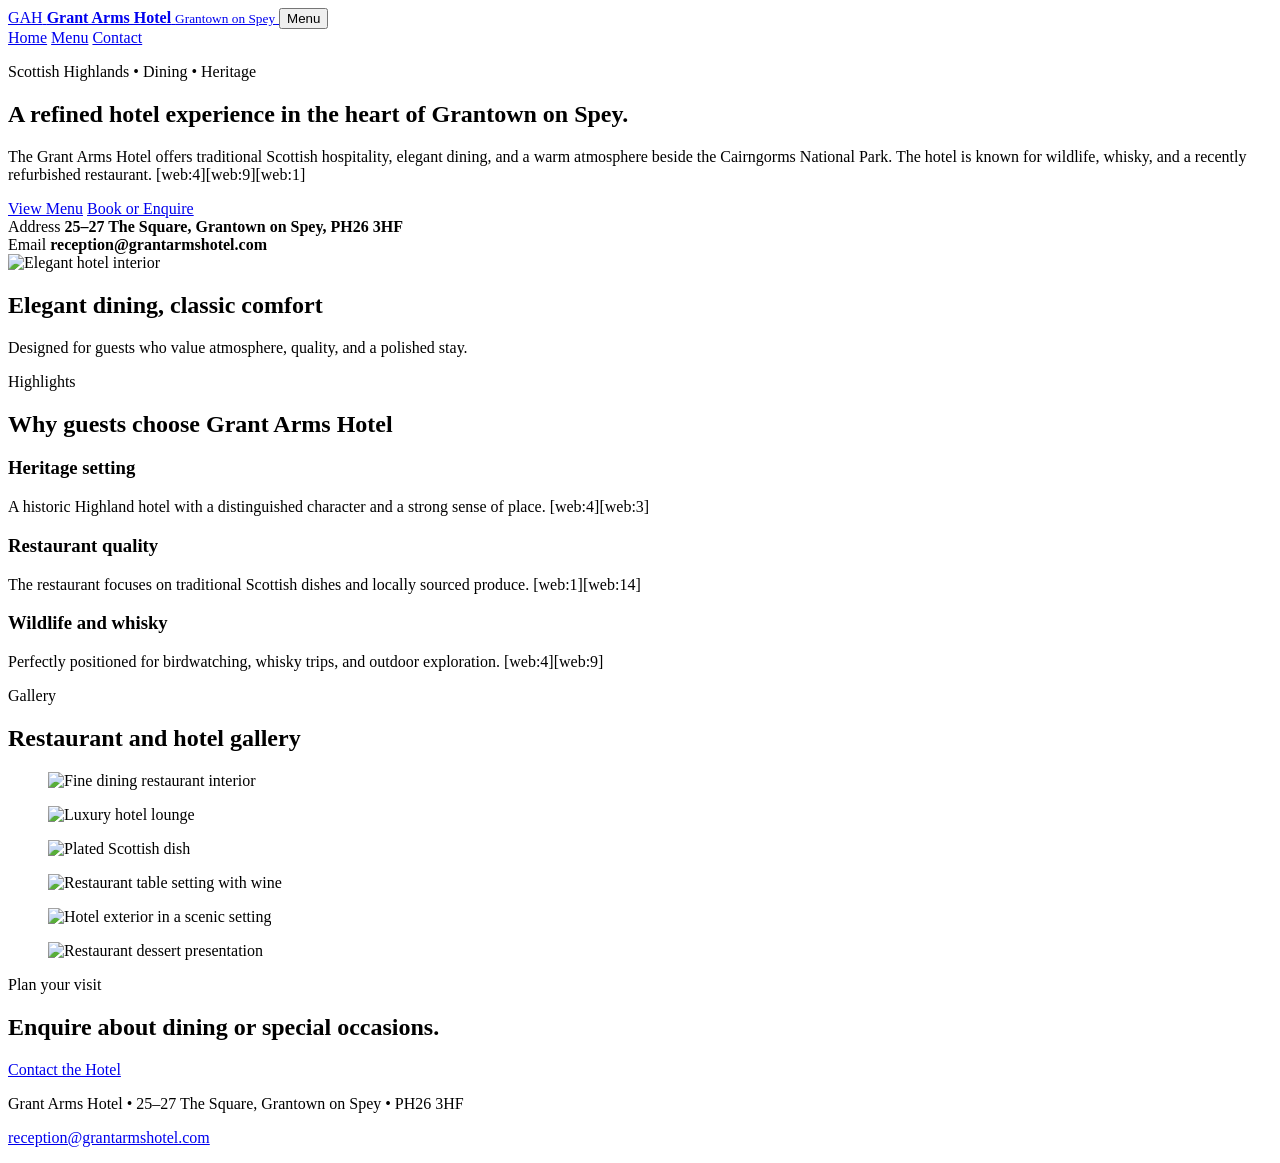
==== index.html @ 315e24c6 "Create index.html" ====
<!doctype html>
<html lang="en">
<head>
  <meta charset="utf-8">
  <meta name="viewport" content="width=device-width, initial-scale=1">
  <title>Grant Arms Hotel | Wildlife & Whisky Hotel</title>
  <meta name="description" content="Grant Arms Hotel in Grantown on Spey — a refined Scottish Highlands hotel with restaurant, wildlife, whisky, and warm hospitality.">
  <link rel="preconnect" href="https://fonts.googleapis.com">
  <link rel="preconnect" href="https://fonts.gstatic.com" crossorigin>
  <link href="https://fonts.googleapis.com/css2?family=Inter:wght@400;500;600;700;800&family=Cormorant+Garamond:wght@500;600;700&display=swap" rel="stylesheet">
  <link rel="stylesheet" href="styles.css">
  <script defer src="script.js"></script>
</head>
<body>
  <header class="site-header">
    <div class="container nav-wrap">
      <a class="brand" href="index.html" aria-label="Grant Arms Hotel home">
        <span class="brand-mark">GAH</span>
        <span class="brand-text">
          <strong>Grant Arms Hotel</strong>
          <small>Grantown on Spey</small>
        </span>
      </a>

      <button class="nav-toggle" aria-expanded="false" aria-controls="site-nav">Menu</button>

      <nav id="site-nav" class="site-nav">
        <a class="active" href="index.html">Home</a>
        <a href="menu.html">Menu</a>
        <a href="contact.html">Contact</a>
      </nav>
    </div>
  </header>

  <main>
    <section class="hero">
      <div class="container hero-grid">
        <div class="hero-copy">
          <p class="eyebrow">Scottish Highlands • Dining • Heritage</p>
          <h1>A refined hotel experience in the heart of Grantown on Spey.</h1>
          <p class="lead">
            The Grant Arms Hotel offers traditional Scottish hospitality, elegant dining, and a warm atmosphere beside the Cairngorms National Park. The hotel is known for wildlife, whisky, and a recently refurbished restaurant. [web:4][web:9][web:1]
          </p>
          <div class="hero-actions">
            <a class="btn btn-primary" href="menu.html">View Menu</a>
            <a class="btn btn-secondary" href="contact.html">Book or Enquire</a>
          </div>

          <div class="hero-meta">
            <div>
              <span>Address</span>
              <strong>25–27 The Square, Grantown on Spey, PH26 3HF</strong>
            </div>
            <div>
              <span>Email</span>
              <strong>reception@grantarmshotel.com</strong>
            </div>
          </div>
        </div>

        <div class="hero-card">
          <div class="hero-image">
            <img src="https://source.unsplash.com/1600x1200/?scottish-hotel,luxury,interior" alt="Elegant hotel interior">
          </div>
          <div class="hero-card-body">
            <h2>Elegant dining, classic comfort</h2>
            <p>Designed for guests who value atmosphere, quality, and a polished stay.</p>
          </div>
        </div>
      </div>
    </section>

    <section class="section container">
      <div class="section-heading">
        <p class="eyebrow">Highlights</p>
        <h2>Why guests choose Grant Arms Hotel</h2>
      </div>

      <div class="feature-grid">
        <article class="feature">
          <h3>Heritage setting</h3>
          <p>A historic Highland hotel with a distinguished character and a strong sense of place. [web:4][web:3]</p>
        </article>
        <article class="feature">
          <h3>Restaurant quality</h3>
          <p>The restaurant focuses on traditional Scottish dishes and locally sourced produce. [web:1][web:14]</p>
        </article>
        <article class="feature">
          <h3>Wildlife and whisky</h3>
          <p>Perfectly positioned for birdwatching, whisky trips, and outdoor exploration. [web:4][web:9]</p>
        </article>
      </div>
    </section>

    <section class="section container">
      <div class="section-heading">
        <p class="eyebrow">Gallery</p>
        <h2>Restaurant and hotel gallery</h2>
      </div>

      <div class="gallery-grid">
        <figure class="gallery-item tall">
          <img src="https://source.unsplash.com/1200x1600/?fine-dining,restaurant,interior" alt="Fine dining restaurant interior">
        </figure>
        <figure class="gallery-item">
          <img src="https://source.unsplash.com/1200x900/?hotel-lounge,luxury" alt="Luxury hotel lounge">
        </figure>
        <figure class="gallery-item">
          <img src="https://source.unsplash.com/1200x900/?scottish-food,plated-dish" alt="Plated Scottish dish">
        </figure>
        <figure class="gallery-item">
          <img src="https://source.unsplash.com/1200x900/?wine-dinner,restaurant-table" alt="Restaurant table setting with wine">
        </figure>
        <figure class="gallery-item">
          <img src="https://source.unsplash.com/1200x900/?highlands,hotel-exterior" alt="Hotel exterior in a scenic setting">
        </figure>
        <figure class="gallery-item">
          <img src="https://source.unsplash.com/1200x900/?dessert,restaurant" alt="Restaurant dessert presentation">
        </figure>
      </div>
    </section>

    <section class="section container cta-panel">
      <div>
        <p class="eyebrow">Plan your visit</p>
        <h2>Enquire about dining or special occasions.</h2>
      </div>
      <a class="btn btn-primary" href="contact.html">Contact the Hotel</a>
    </section>
  </main>

  <footer class="site-footer">
    <div class="container footer-grid">
      <p>Grant Arms Hotel • 25–27 The Square, Grantown on Spey • PH26 3HF</p>
      <p><a href="mailto:reception@grantarmshotel.com">reception@grantarmshotel.com</a></p>
    </div>
  </footer>
</body>
</html>
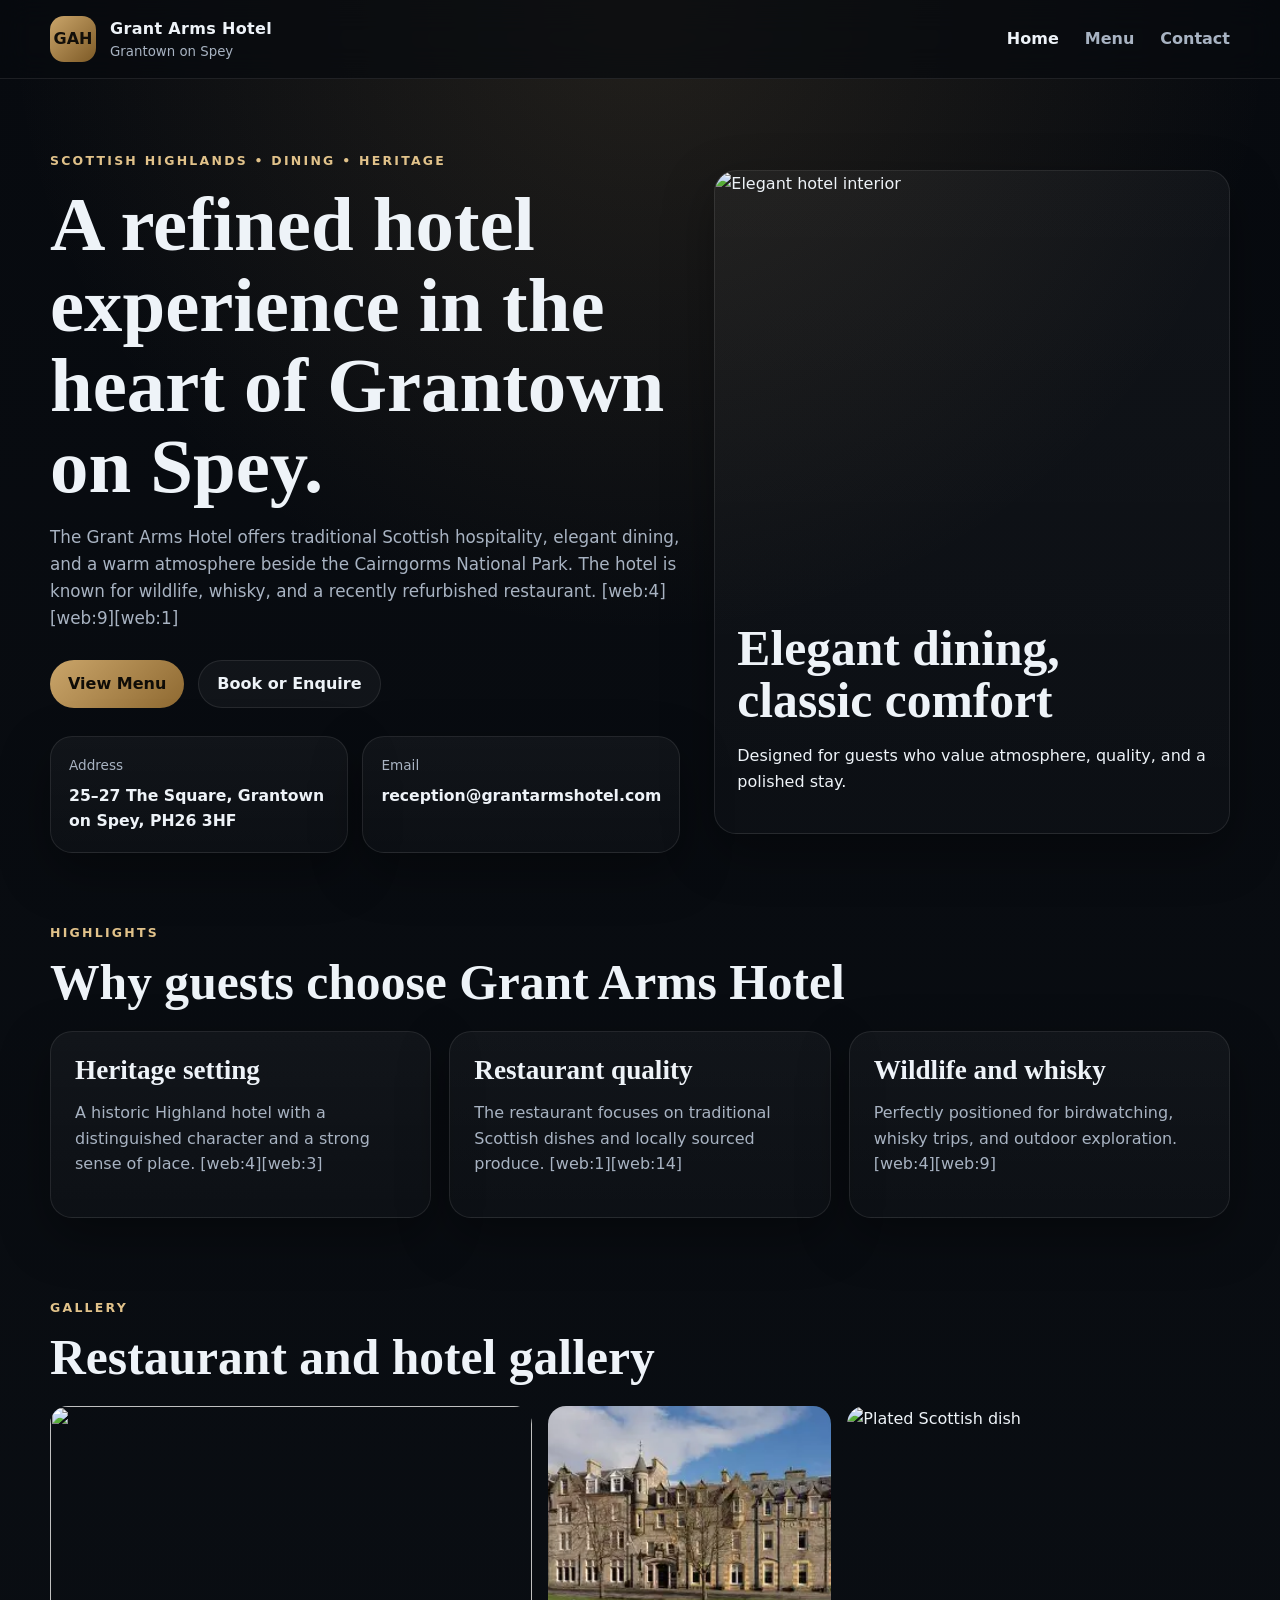
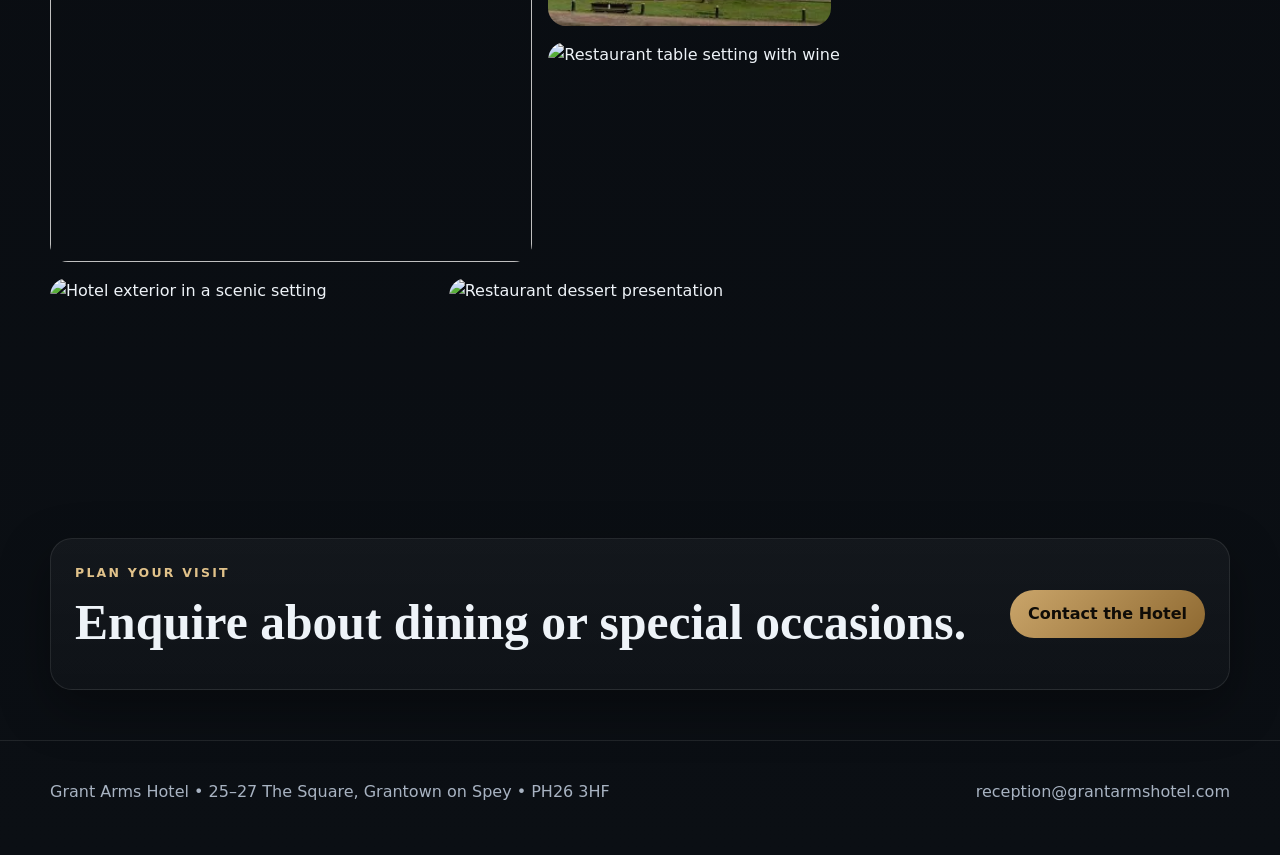
==== commit a1b4c541: "Update index.html" ====
--- a/index.html
+++ b/index.html
@@ -100,10 +100,10 @@
 
       <div class="gallery-grid">
         <figure class="gallery-item tall">
-          <img src="https://source.unsplash.com/1200x1600/?fine-dining,restaurant,interior" alt="Fine dining restaurant interior">
+          <img src="https://tse1.mm.bing.net/th/id/OIP.KVGdJUyCea5WtRoySbAdtAHaFS?cb=thfc1falcon&rs=1&pid=ImgDetMain&o=7&rm=3">
         </figure>
         <figure class="gallery-item">
-          <img src="https://source.unsplash.com/1200x900/?hotel-lounge,luxury" alt="Luxury hotel lounge">
+          <img src="[data-uri]">
         </figure>
         <figure class="gallery-item">
           <img src="https://source.unsplash.com/1200x900/?scottish-food,plated-dish" alt="Plated Scottish dish">
--- a/styles.css
+++ b/styles.css
@@ -0,0 +1,170 @@
+:root{
+  --bg:#0b0f14;
+  --panel:#111823;
+  --panel-2:#162131;
+  --text:#eef3f8;
+  --muted:#a8b3c2;
+  --gold:#caa56a;
+  --gold-2:#e1c28a;
+  --line:rgba(255,255,255,.09);
+  --shadow:0 18px 50px rgba(0,0,0,.35);
+  --radius:22px;
+  --container:1180px;
+}
+
+*{box-sizing:border-box}
+html,body{margin:0;padding:0}
+body{
+  font-family:Inter,system-ui,-apple-system,Segoe UI,Roboto,sans-serif;
+  background:
+    radial-gradient(circle at top, rgba(202,165,106,.14), transparent 25%),
+    linear-gradient(180deg,#070a0f 0%, #0b0f14 100%);
+  color:var(--text);
+  line-height:1.6;
+}
+
+img{max-width:100%;display:block}
+a{color:inherit;text-decoration:none}
+.container{width:min(var(--container),calc(100% - 40px));margin:0 auto}
+
+.site-header{
+  position:sticky;top:0;z-index:20;
+  backdrop-filter:blur(16px);
+  background:rgba(7,10,15,.72);
+  border-bottom:1px solid var(--line);
+}
+.nav-wrap{
+  min-height:78px;
+  display:flex;align-items:center;justify-content:space-between;gap:18px;
+}
+.brand{display:flex;align-items:center;gap:14px}
+.brand-mark{
+  width:46px;height:46px;border-radius:14px;
+  display:grid;place-items:center;
+  background:linear-gradient(135deg,var(--gold),#7d5a26);
+  color:#120f09;font-weight:800;
+}
+.brand-text strong{display:block;font-size:1rem;letter-spacing:.02em}
+.brand-text small{display:block;color:var(--muted)}
+.site-nav{display:flex;gap:26px;align-items:center}
+.site-nav a{color:var(--muted);font-weight:600}
+.site-nav a.active,.site-nav a:hover{color:var(--text)}
+.nav-toggle{
+  display:none;background:transparent;color:var(--text);
+  border:1px solid var(--line);border-radius:12px;
+  padding:10px 14px;font:inherit;
+}
+
+.hero,.page-hero{padding:72px 0 30px}
+.hero-grid{
+  display:grid;grid-template-columns:1.1fr .9fr;gap:34px;align-items:center;
+}
+.eyebrow{
+  color:var(--gold-2);text-transform:uppercase;
+  letter-spacing:.18em;font-size:.78rem;font-weight:700;margin:0 0 14px;
+}
+h1,h2,h3{
+  font-family:"Cormorant Garamond",Georgia,serif;
+  line-height:1.05;margin:0 0 16px;
+}
+h1{font-size:clamp(3rem,6vw,5.8rem)}
+h2{font-size:clamp(2rem,4vw,3.1rem)}
+h3{font-size:1.7rem}
+.lead{font-size:1.05rem;color:var(--muted);max-width:62ch}
+
+.hero-actions{display:flex;gap:14px;flex-wrap:wrap;margin:28px 0}
+.btn{
+  display:inline-flex;align-items:center;justify-content:center;
+  min-height:48px;padding:0 18px;border-radius:999px;
+  border:1px solid var(--line);font-weight:700
+}
+.btn-primary{background:linear-gradient(135deg,var(--gold),#8e6931);color:#0f0c07;border:none}
+.btn-secondary{background:rgba(255,255,255,.04)}
+.hero-meta{
+  display:grid;grid-template-columns:1fr 1fr;gap:14px;margin-top:26px
+}
+.hero-meta div,.feature,.menu-card,.contact-card,.note-panel,.cta-panel,.hero-card{
+  background:linear-gradient(180deg,rgba(255,255,255,.04),rgba(255,255,255,.02));
+  border:1px solid var(--line);border-radius:var(--radius);box-shadow:var(--shadow)
+}
+.hero-meta div{padding:18px}
+.hero-meta span{display:block;color:var(--muted);font-size:.85rem;margin-bottom:6px}
+.hero-meta strong{font-size:.98rem}
+
+.hero-card{overflow:hidden}
+.hero-image img{width:100%;height:430px;object-fit:cover}
+.hero-card-body{padding:22px}
+
+.section{padding:40px 0}
+.section-heading{margin-bottom:22px}
+
+.feature-grid,.menu-layout,.contact-grid{
+  display:grid;gap:18px
+}
+.feature-grid{grid-template-columns:repeat(3,1fr)}
+.feature,.menu-card,.contact-card,.note-panel,.cta-panel{padding:24px}
+.feature p,.menu-list,.contact-list,.form-note{color:var(--muted)}
+.gallery-grid{
+  display:grid;grid-template-columns:repeat(12,1fr);gap:16px
+}
+.gallery-item{margin:0;border-radius:18px;overflow:hidden}
+.gallery-item img{width:100%;height:100%;object-fit:cover;min-height:220px}
+.gallery-item:nth-child(1){grid-column:span 5;grid-row:span 2}
+.gallery-item:nth-child(2){grid-column:span 3}
+.gallery-item:nth-child(3){grid-column:span 4}
+.gallery-item:nth-child(4){grid-column:span 4}
+.gallery-item:nth-child(5){grid-column:span 4}
+.gallery-item:nth-child(6){grid-column:span 4}
+.gallery-item.tall img{min-height:456px}
+
+.cta-panel{
+  display:flex;align-items:center;justify-content:space-between;gap:20px
+}
+
+.menu-layout{grid-template-columns:repeat(2,1fr)}
+.menu-list,.contact-list{list-style:none;padding:0;margin:0}
+.menu-list li,.contact-list li{padding:10px 0;border-bottom:1px solid var(--line)}
+.menu-list li:last-child,.contact-list li:last-child{border-bottom:none}
+
+.contact-grid{grid-template-columns:.78fr 1.22fr}
+.contact-form{display:grid;gap:14px}
+.form-row{display:grid;gap:8px}
+label{font-weight:600}
+input,textarea{
+  width:100%;border-radius:14px;border:1px solid var(--line);
+  background:#0d131b;color:var(--text);padding:14px 15px;
+  font:inherit;outline:none
+}
+input:focus,textarea:focus{border-color:rgba(202,165,106,.8);box-shadow:0 0 0 3px rgba(202,165,106,.14)}
+.form-note{margin:0}
+
+.site-footer{
+  border-top:1px solid var(--line);margin-top:50px;padding:22px 0 34px;color:var(--muted)
+}
+.footer-grid{display:flex;justify-content:space-between;gap:16px;flex-wrap:wrap}
+
+@media (max-width: 980px){
+  .hero-grid,.feature-grid,.menu-layout,.contact-grid{grid-template-columns:1fr}
+  .gallery-grid{grid-template-columns:repeat(6,1fr)}
+  .gallery-item:nth-child(n){grid-column:span 3;grid-row:span 1}
+  .gallery-item.tall img{min-height:260px}
+  .cta-panel{flex-direction:column;align-items:flex-start}
+}
+
+@media (max-width: 720px){
+  .nav-toggle{display:inline-flex}
+  .site-nav{
+    display:none;position:absolute;right:20px;top:78px;
+    flex-direction:column;align-items:stretch;gap:0;
+    background:#0f151f;border:1px solid var(--line);border-radius:18px;
+    min-width:220px;padding:10px;box-shadow:var(--shadow)
+  }
+  .site-nav.open{display:flex}
+  .site-nav a{padding:12px 12px;border-radius:12px}
+  .site-nav a.active,.site-nav a:hover{background:rgba(255,255,255,.05)}
+  h1{font-size:clamp(2.5rem,13vw,4.1rem)}
+  .hero-image img{height:320px}
+  .hero-meta{grid-template-columns:1fr}
+  .gallery-grid{grid-template-columns:1fr}
+  .gallery-item:nth-child(n){grid-column:1}
+}
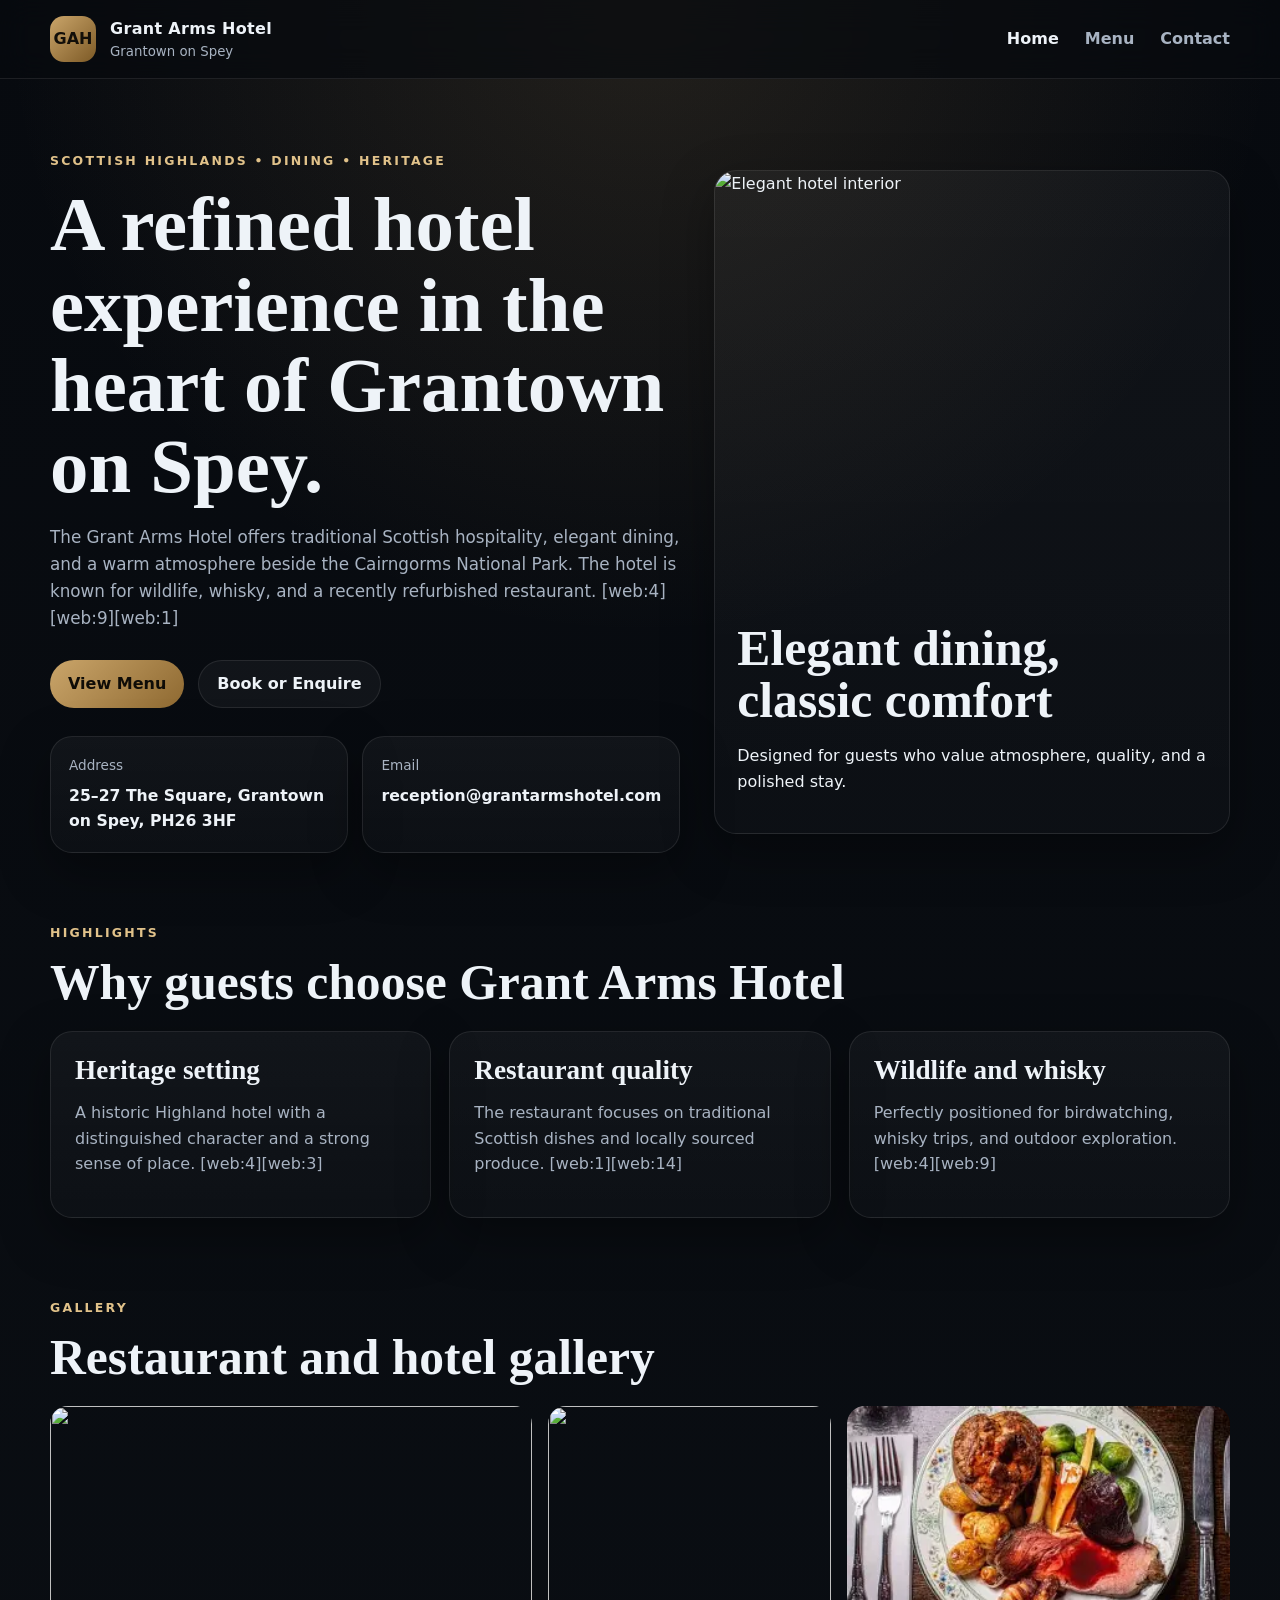
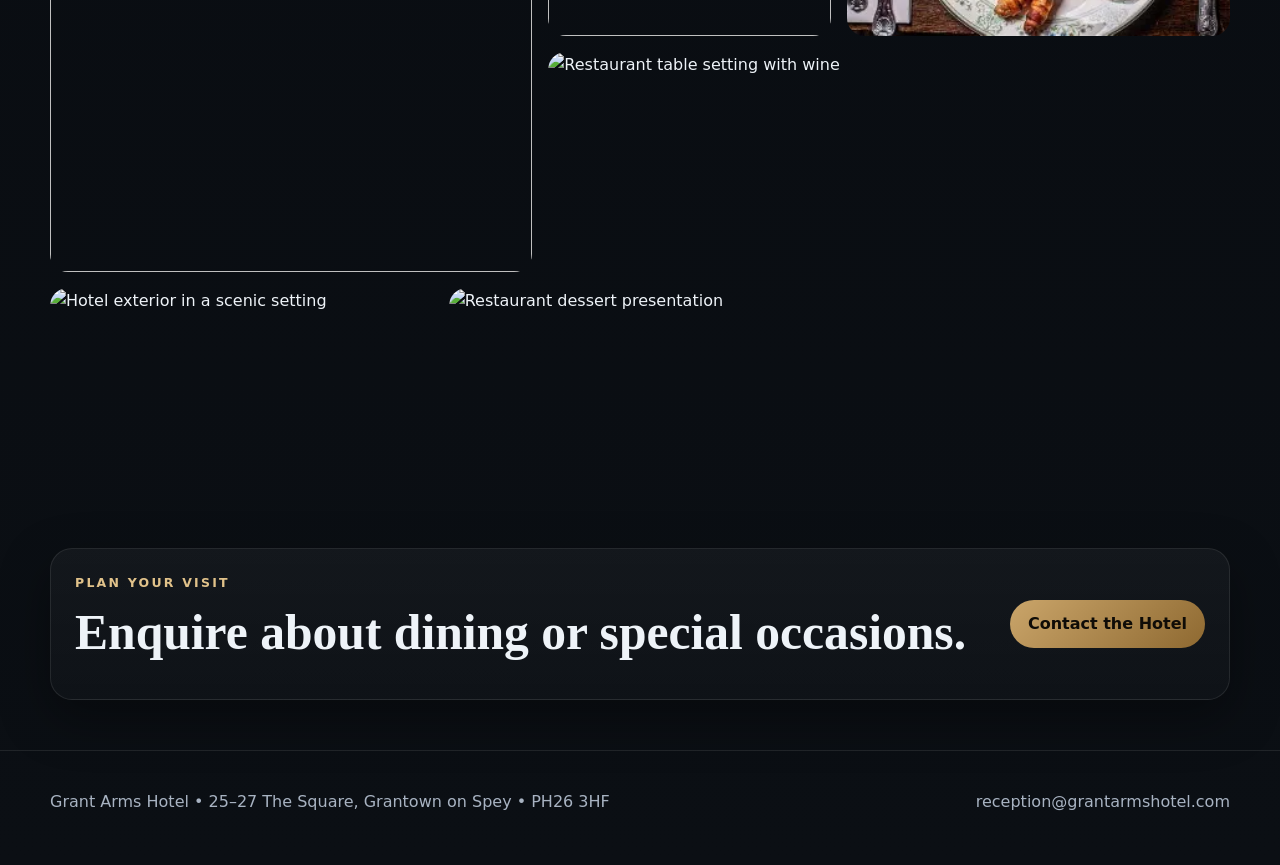
==== commit 347e70d6: "Update index.html" ====
--- a/index.html
+++ b/index.html
@@ -103,10 +103,10 @@
           <img src="https://tse1.mm.bing.net/th/id/OIP.KVGdJUyCea5WtRoySbAdtAHaFS?cb=thfc1falcon&rs=1&pid=ImgDetMain&o=7&rm=3">
         </figure>
         <figure class="gallery-item">
-          <img src="[data-uri]">
+          <img src="https://c8.alamy.com/comp/2A3CA3B/19th-century-grant-arms-hotel-in-the-village-of-monymusk-in-aberdeenshire-2A3CA3B.jpg">
         </figure>
         <figure class="gallery-item">
-          <img src="https://source.unsplash.com/1200x900/?scottish-food,plated-dish" alt="Plated Scottish dish">
+          <img src="[data-uri]">
         </figure>
         <figure class="gallery-item">
           <img src="https://source.unsplash.com/1200x900/?wine-dinner,restaurant-table" alt="Restaurant table setting with wine">
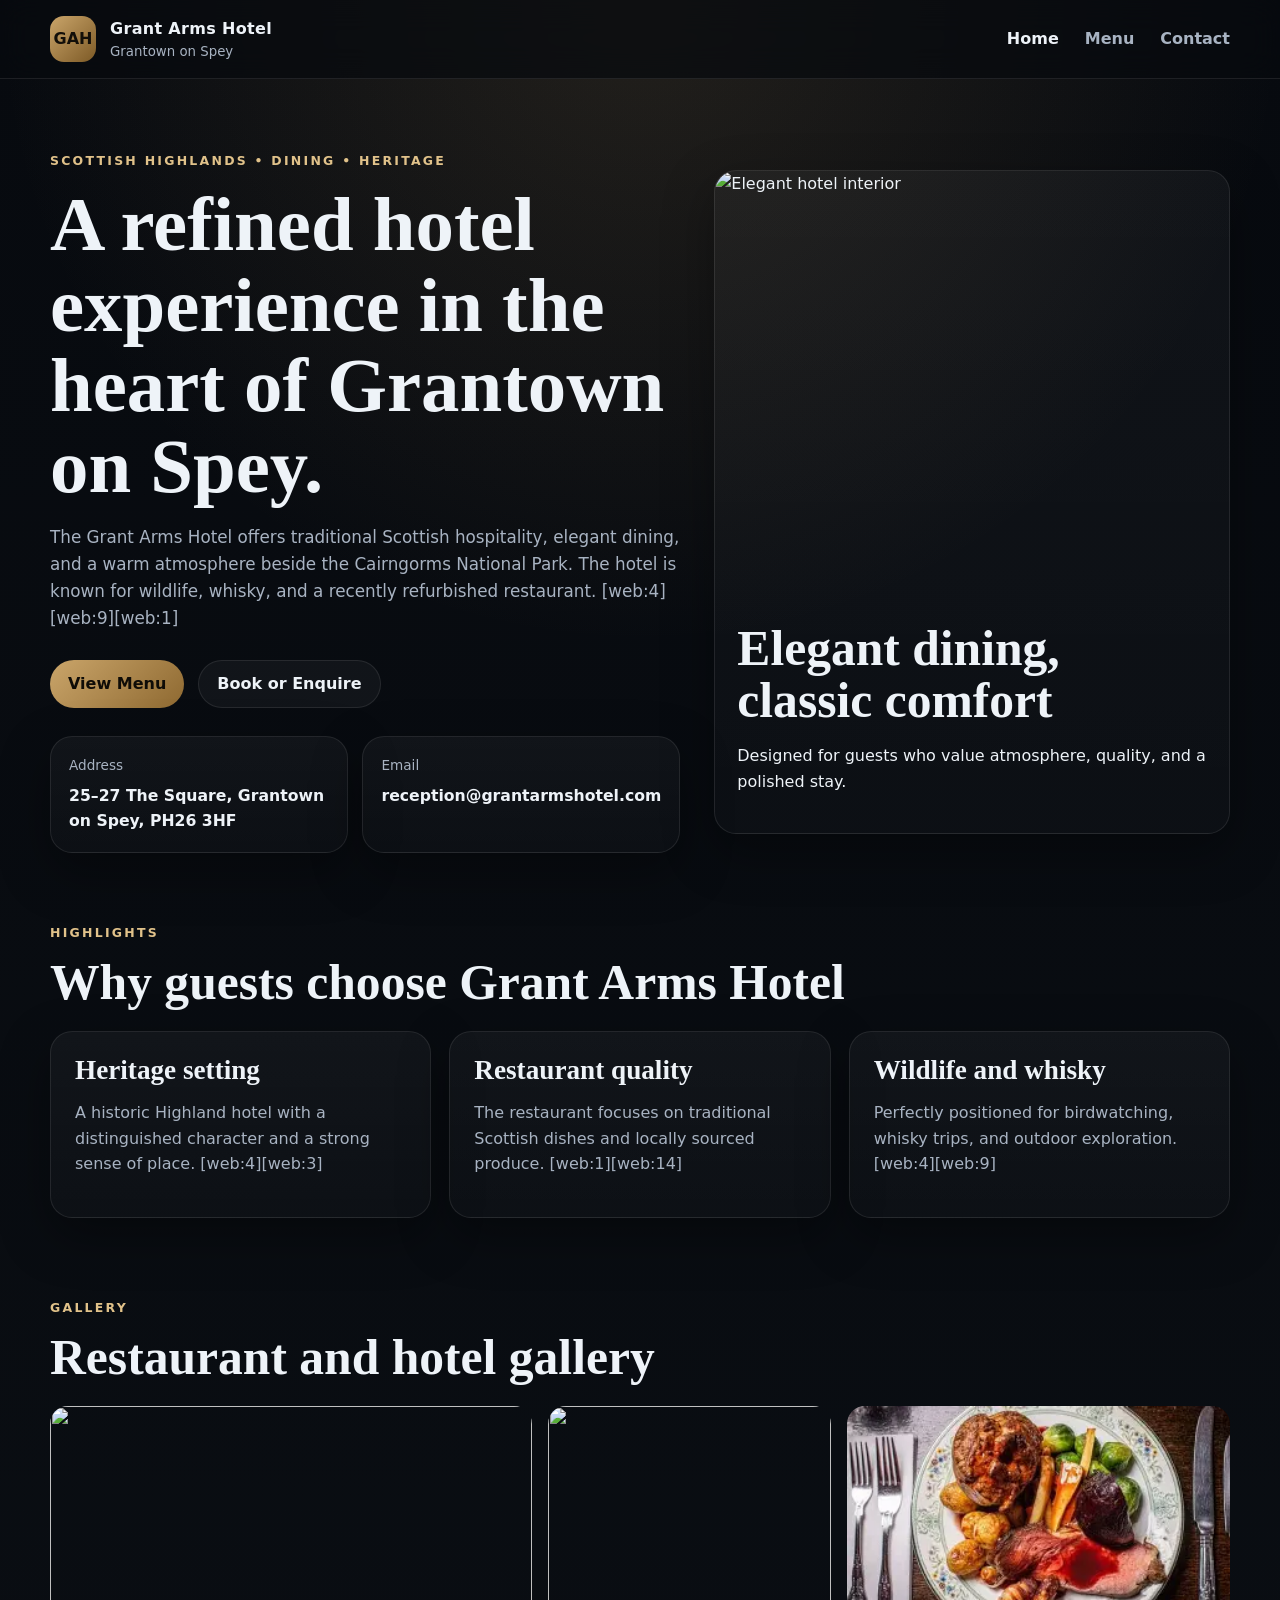
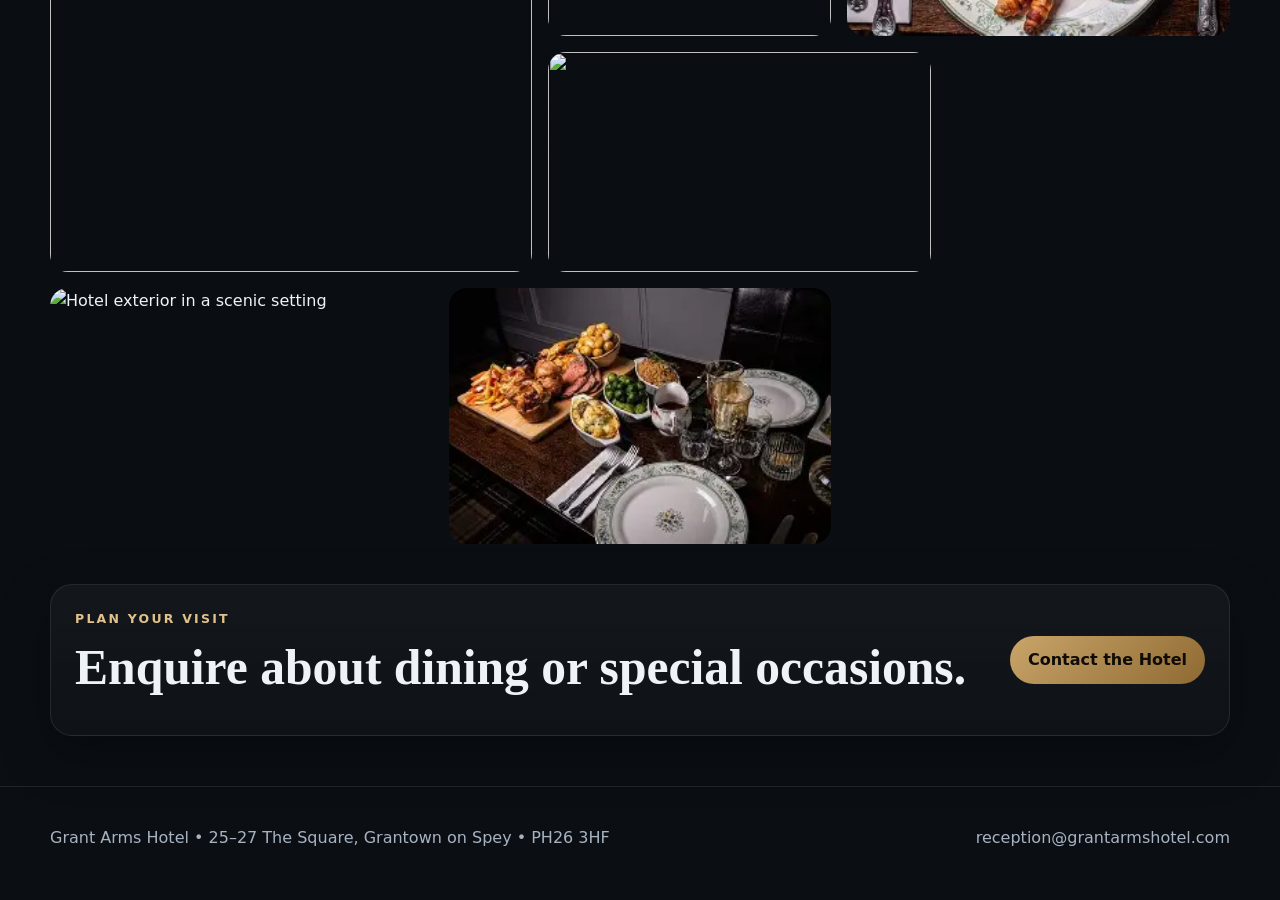
==== commit e8e619ca: "Update index.html" ====
--- a/index.html
+++ b/index.html
@@ -109,13 +109,13 @@
           <img src="[data-uri]">
         </figure>
         <figure class="gallery-item">
-          <img src="https://source.unsplash.com/1200x900/?wine-dinner,restaurant-table" alt="Restaurant table setting with wine">
+          <img src="https://thf.bing.com/th/id/OIP.m7HGpeFkISbQu7yS_t0yjQHaE7?w=252&h=180&c=7&r=0&o=7&cb=thfc1falcon&pid=1.7&rm=3">
         </figure>
         <figure class="gallery-item">
           <img src="https://source.unsplash.com/1200x900/?highlands,hotel-exterior" alt="Hotel exterior in a scenic setting">
         </figure>
         <figure class="gallery-item">
-          <img src="https://source.unsplash.com/1200x900/?dessert,restaurant" alt="Restaurant dessert presentation">
+          <img src="[data-uri]">
         </figure>
       </div>
     </section>
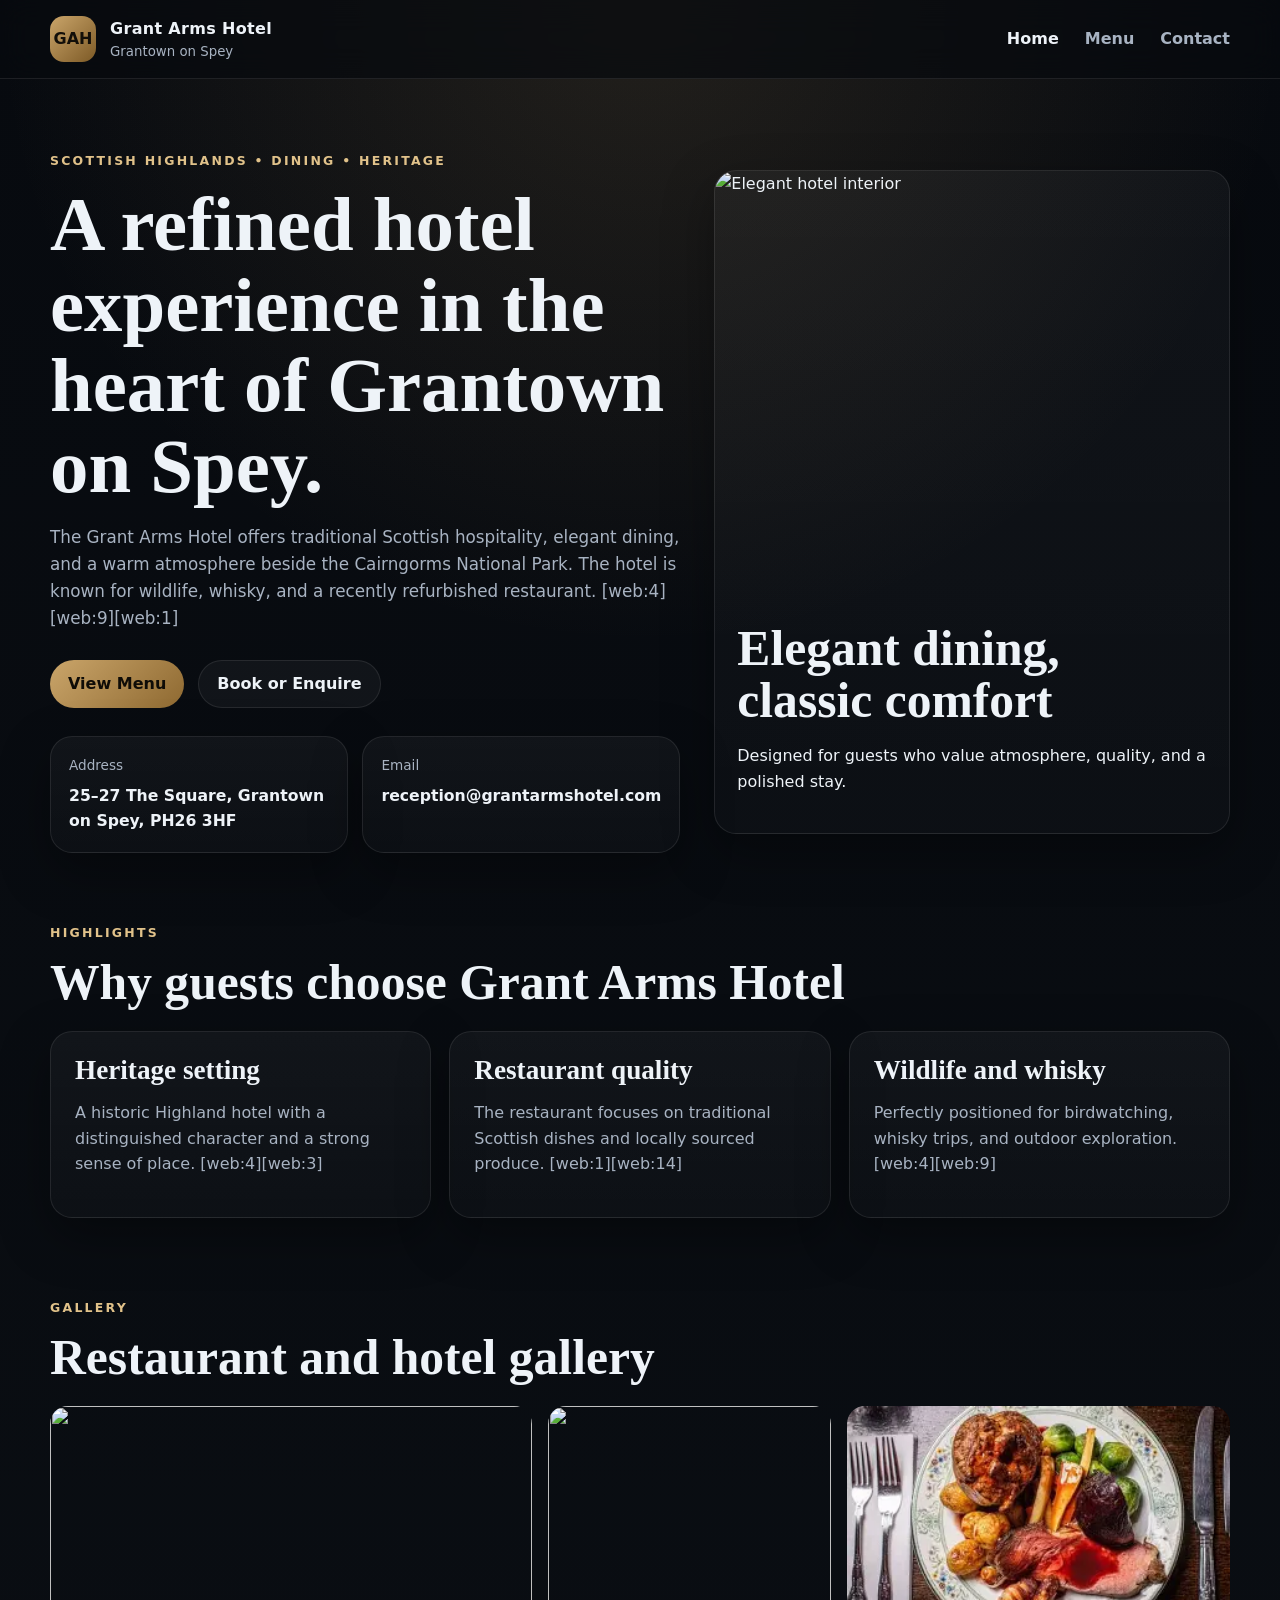
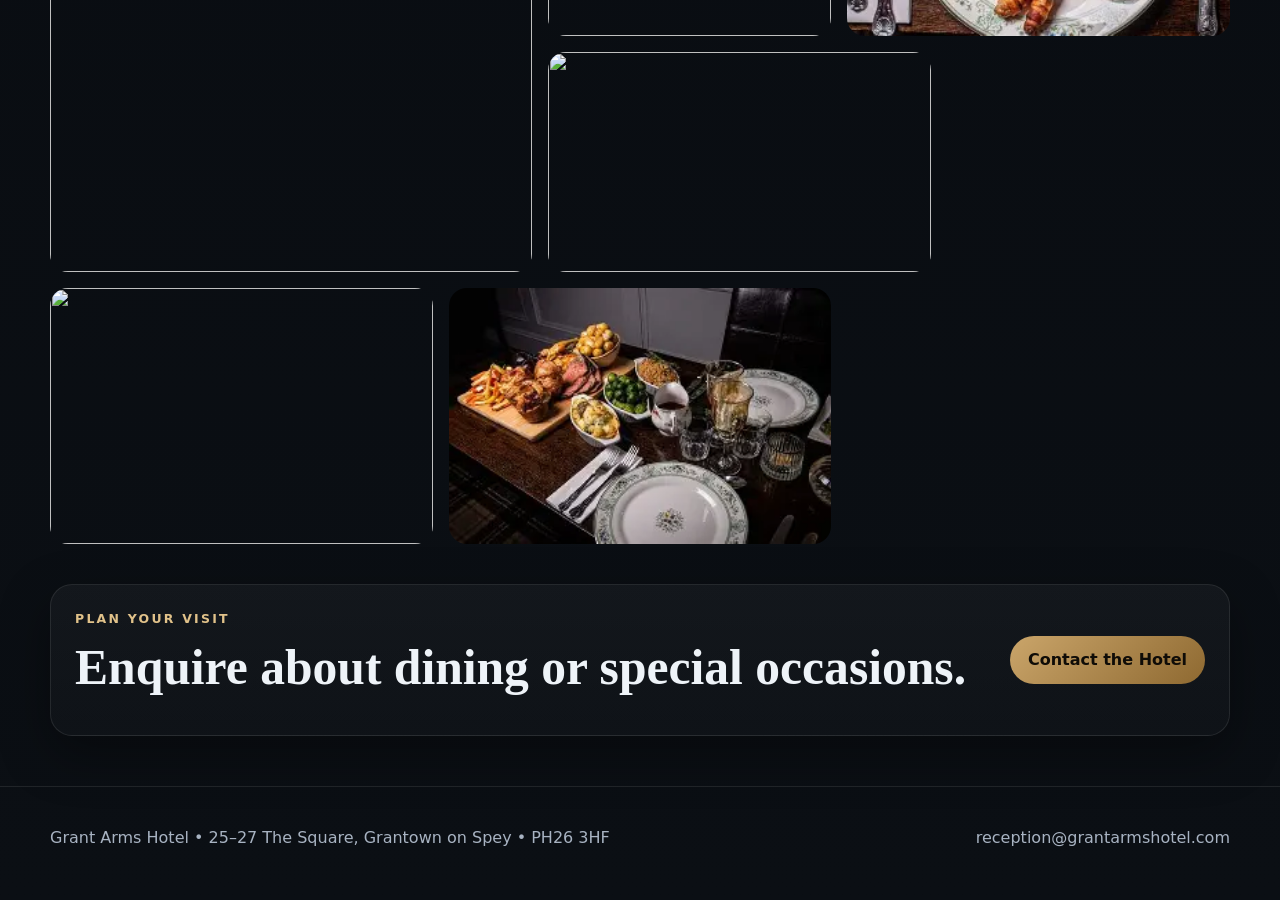
==== commit 5813d2fb: "Update index.html" ====
--- a/index.html
+++ b/index.html
@@ -100,7 +100,7 @@
 
       <div class="gallery-grid">
         <figure class="gallery-item tall">
-          <img src="https://tse1.mm.bing.net/th/id/OIP.KVGdJUyCea5WtRoySbAdtAHaFS?cb=thfc1falcon&rs=1&pid=ImgDetMain&o=7&rm=3">
+          <img src="https://thf.bing.com/th/id/OIP.gqyKyir9jwXOpZZju0n8fwHaE7?w=274&h=182&c=7&r=0&o=7&cb=thfc1falcon&pid=1.7&rm=3">
         </figure>
         <figure class="gallery-item">
           <img src="https://c8.alamy.com/comp/2A3CA3B/19th-century-grant-arms-hotel-in-the-village-of-monymusk-in-aberdeenshire-2A3CA3B.jpg">
@@ -112,7 +112,7 @@
           <img src="https://thf.bing.com/th/id/OIP.m7HGpeFkISbQu7yS_t0yjQHaE7?w=252&h=180&c=7&r=0&o=7&cb=thfc1falcon&pid=1.7&rm=3">
         </figure>
         <figure class="gallery-item">
-          <img src="https://source.unsplash.com/1200x900/?highlands,hotel-exterior" alt="Hotel exterior in a scenic setting">
+          <img src="https://thf.bing.com/th/id/OIP.MH4iNM2Q_9ObzRpa2EK9RAHaEc?w=277&h=180&c=7&r=0&o=7&cb=thfc1falcon&pid=1.7&rm=3">
         </figure>
         <figure class="gallery-item">
           <img src="[data-uri]">
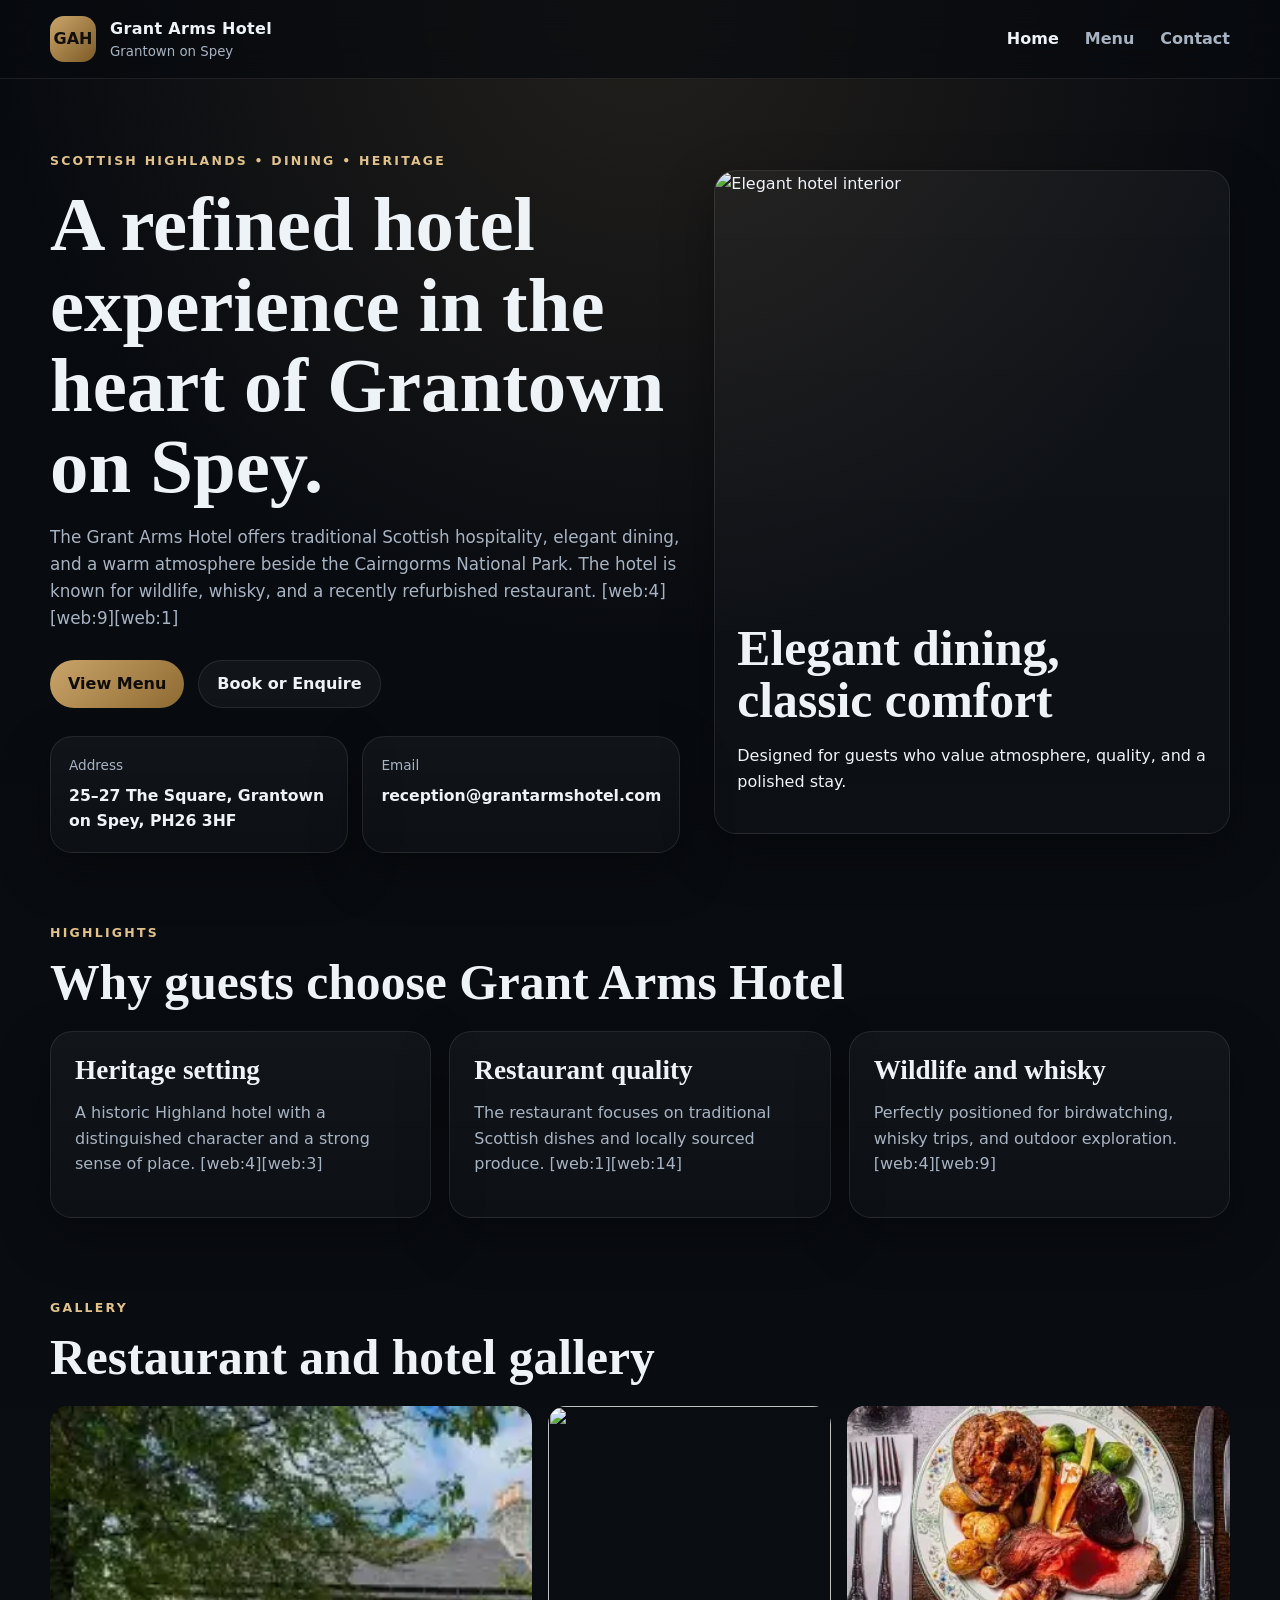
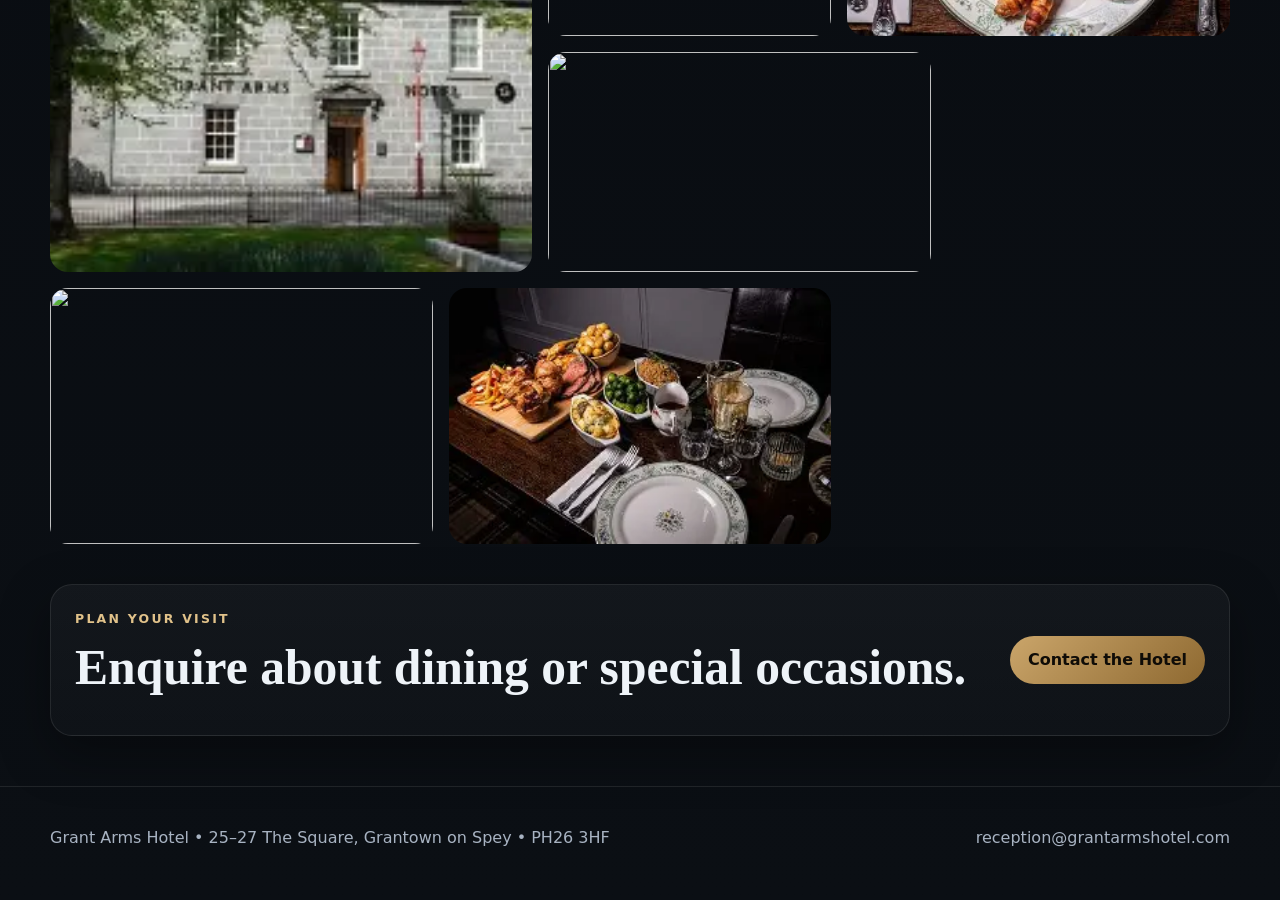
==== commit ab56c436: "Update index.html" ====
--- a/index.html
+++ b/index.html
@@ -100,7 +100,7 @@
 
       <div class="gallery-grid">
         <figure class="gallery-item tall">
-          <img src="https://thf.bing.com/th/id/OIP.gqyKyir9jwXOpZZju0n8fwHaE7?w=274&h=182&c=7&r=0&o=7&cb=thfc1falcon&pid=1.7&rm=3">
+          <img src="[data-uri]">
         </figure>
         <figure class="gallery-item">
           <img src="https://c8.alamy.com/comp/2A3CA3B/19th-century-grant-arms-hotel-in-the-village-of-monymusk-in-aberdeenshire-2A3CA3B.jpg">
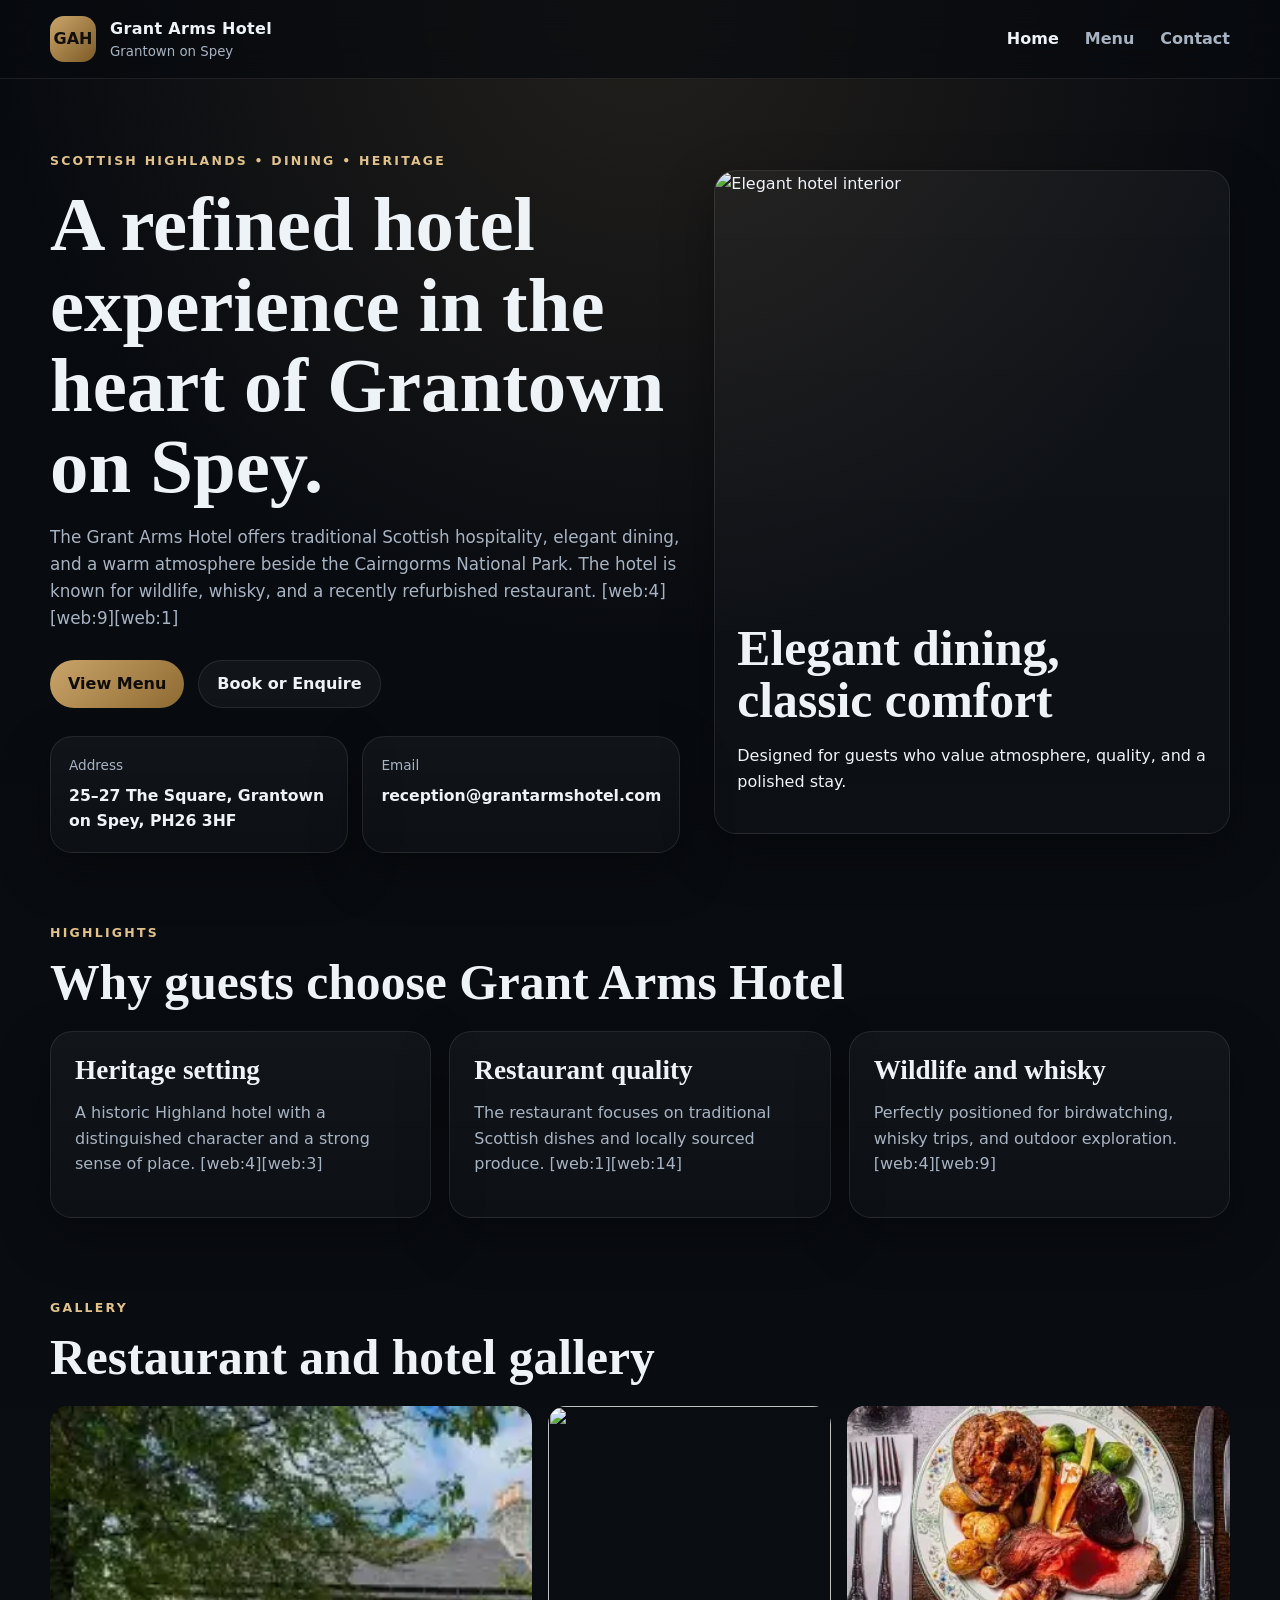
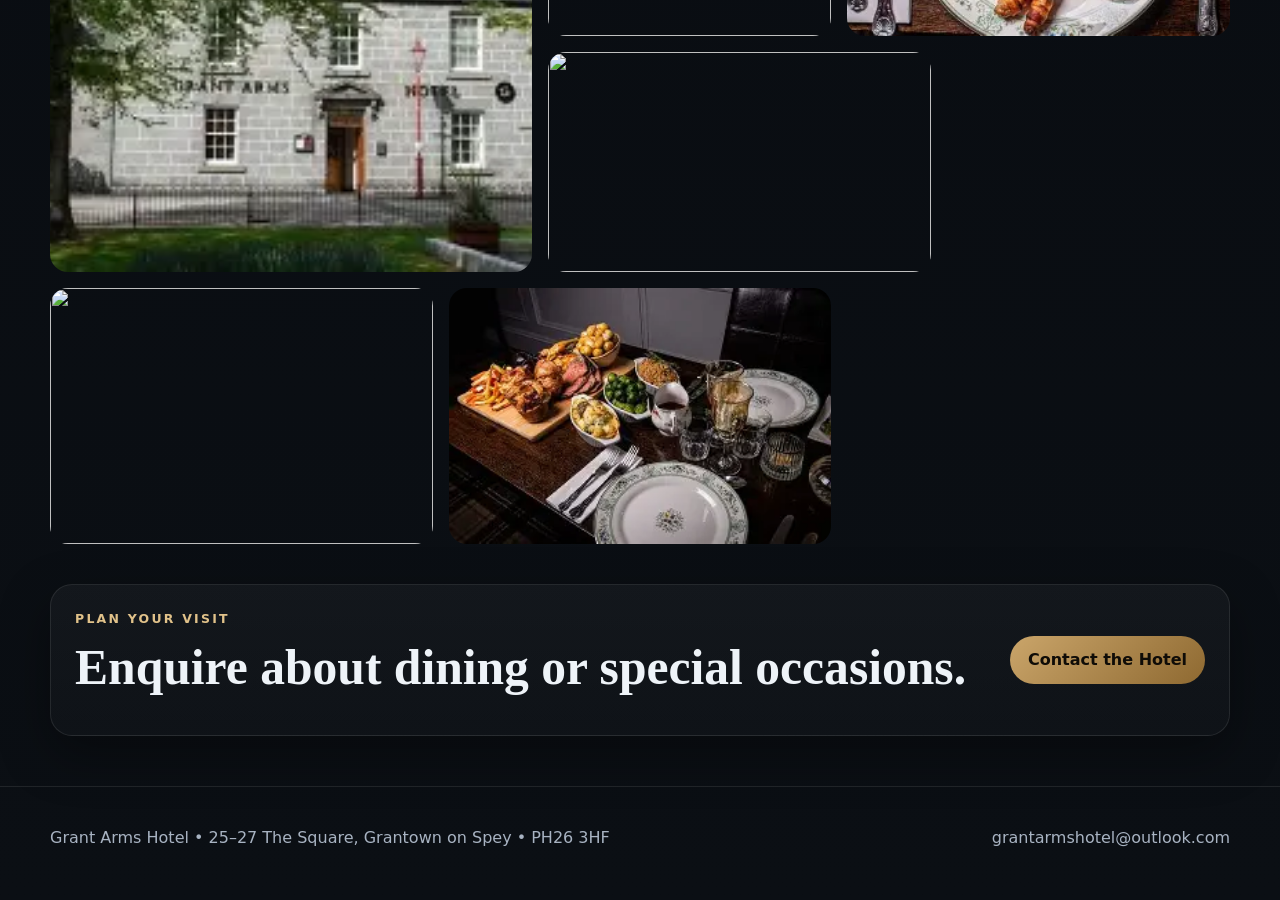
==== commit c1f4e14d: "Update index.html" ====
--- a/index.html
+++ b/index.html
@@ -60,7 +60,7 @@
 
         <div class="hero-card">
           <div class="hero-image">
-            <img src="https://source.unsplash.com/1600x1200/?scottish-hotel,luxury,interior" alt="Elegant hotel interior">
+            <img src="https://grantarmshotel.com/wp-content/uploads/2025/08/Standard-rooms-grant-arms-hotel-1024x768.webp" alt="Elegant hotel interior">
           </div>
           <div class="hero-card-body">
             <h2>Elegant dining, classic comfort</h2>
@@ -112,7 +112,7 @@
           <img src="https://thf.bing.com/th/id/OIP.m7HGpeFkISbQu7yS_t0yjQHaE7?w=252&h=180&c=7&r=0&o=7&cb=thfc1falcon&pid=1.7&rm=3">
         </figure>
         <figure class="gallery-item">
-          <img src="https://thf.bing.com/th/id/OIP.MH4iNM2Q_9ObzRpa2EK9RAHaEc?w=277&h=180&c=7&r=0&o=7&cb=thfc1falcon&pid=1.7&rm=3">
+          <img src="https://thf.bing.com/th/id/OIP.khy-vm8pHGGWAvsAKx73IwHaHl?w=179&h=183&c=7&r=0&o=7&cb=thfc1falcon&pid=1.7&rm=3">
         </figure>
         <figure class="gallery-item">
           <img src="[data-uri]">
@@ -132,7 +132,7 @@
   <footer class="site-footer">
     <div class="container footer-grid">
       <p>Grant Arms Hotel • 25–27 The Square, Grantown on Spey • PH26 3HF</p>
-      <p><a href="mailto:reception@grantarmshotel.com">reception@grantarmshotel.com</a></p>
+      <p><a href="grantarmshotel@outlook.com.com">grantarmshotel@outlook.com</a></p>
     </div>
   </footer>
 </body>
